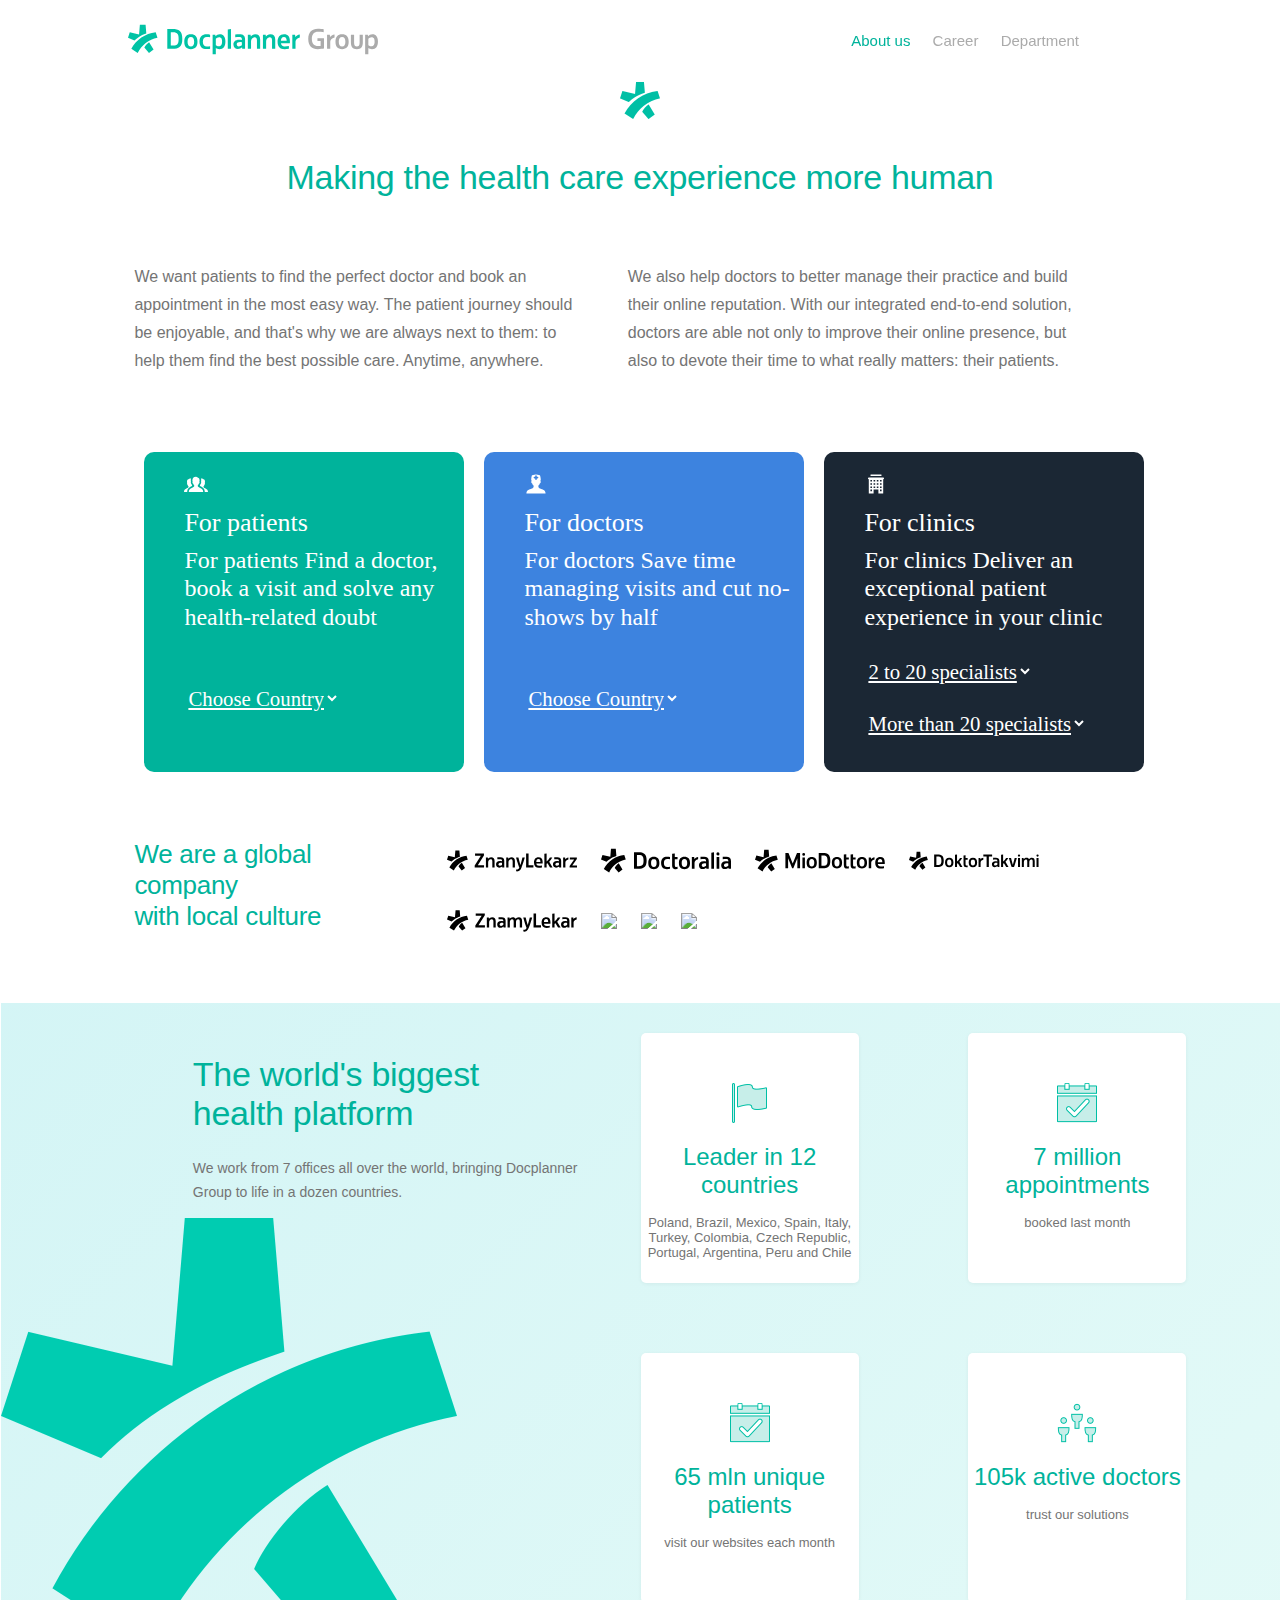
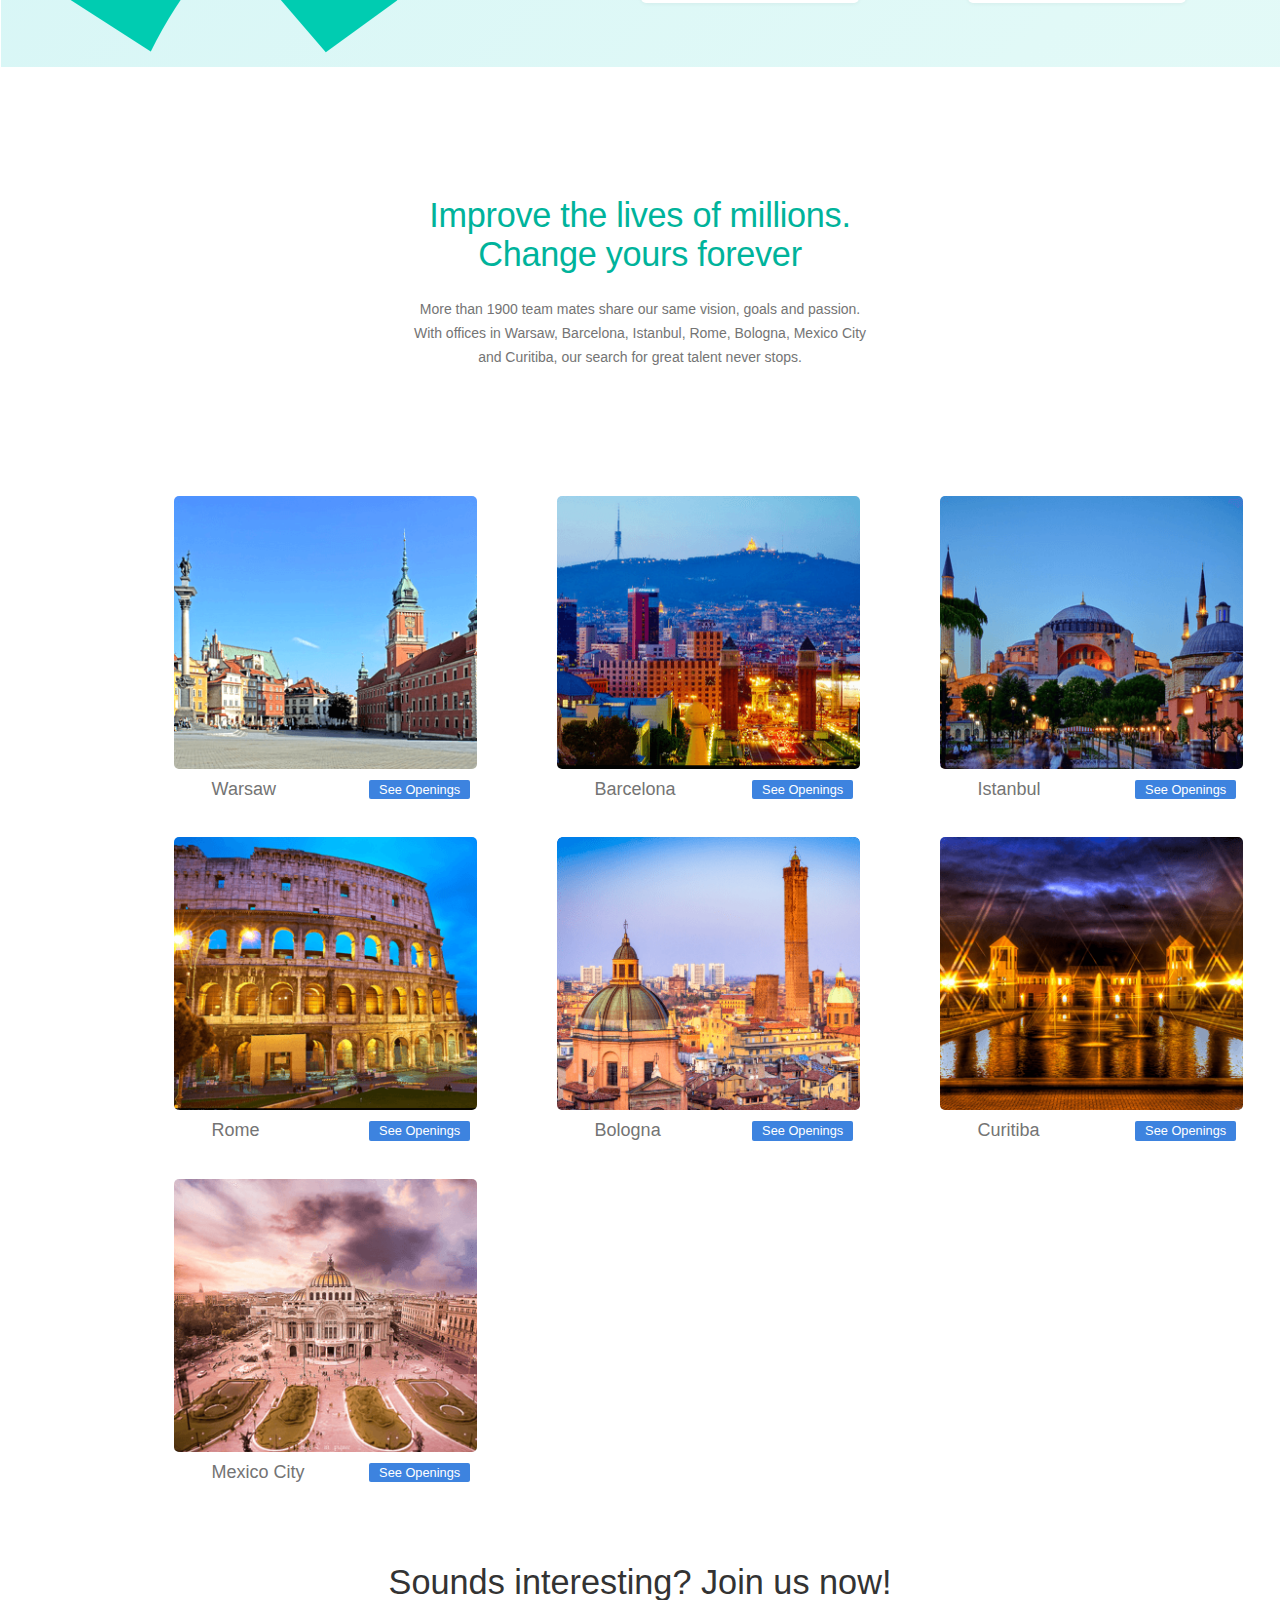
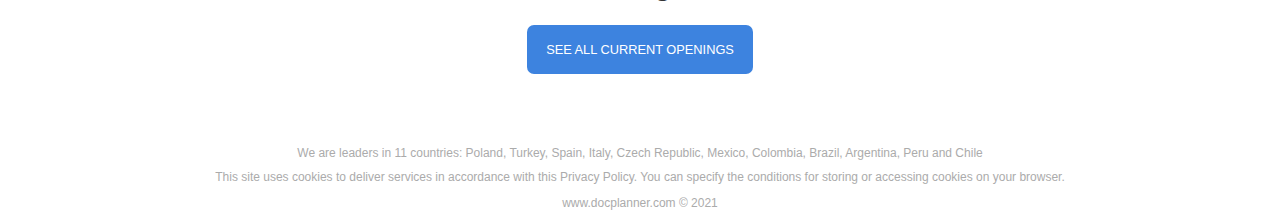
==== index.html @ b7c3f8e1 "Rename Docplanner.html to index.html" ====
<!DOCTYPE html>
<html>
  <head>
    <title>Docplanner</title>
    <link rel="stylesheet" href="./docplanner.css" />
  </head>
  <body>
    <header>
      <svg
        width="250"
        height="53"
        viewBox="0 0 3563 417"
        xmlns="http://www.w3.org/2000/svg"
      >
        <path
          class="p2"
          d="M2342 140h39.51l3.234 32.202h.41c10.096-14.742 34.692-33.622 63.347-35.202v42c-41.727 8.152-60.88 35.822-60.88 60.93V340H2342V140zm-210 100.615v-.82c0-61.51 29.935-105.795 91.854-105.795 57.408 0 84.062 33.215 84.062 102.925 0 7.38-.52 17.57-1.313 25.075h-126.745c3.274 28.172 19.693 45 53.394 45 21.323 0 41.358-1.995 59.928-4.426v38.204c-20.865 3.273-38.57 5.222-61.123 5.222C2166.445 346 2132 313.195 2132 240.615zM2179.156 228h82.422c0-31.294-8.2-56-38.955-56-31.984 0-42.646 26.353-43.467 56zM1923 140h39.707s1.84 19.854 2.652 27h.537c10.998-17.24 34.09-33 62.018-33 47.172 0 70.582 25.12 70.582 76.068V340h-45.62V219.47c0-32.522-12.52-45.262-37.114-43.53-22.288 1.57-47.142 27.032-47.142 58.875V340H1923V140zm-215 0h39.707s1.84 19.854 2.652 27h.537c10.998-17.24 34.09-33 62.018-33 47.172 0 70.582 25.12 70.582 76.068V340h-45.62V219.47c0-32.522-12.52-45.262-37.114-43.53-22.288 1.57-47.142 27.032-47.142 58.875V340H1708V140zm-179.718-3.87c19.82-1.64 41.32-2.13 62.083-2.13 48.91 0 78.09 18.906 78.09 72.336V340h-41.02l-2.038-20.007h-.533c-14.067 15.157-34.5 24.007-60.666 24.007-34.658 0-62.198-22.447-62.198-66.93 0-41.37 34.497-79.893 120.834-61.57v-12.04c0-23.84-13.975-30.5-41.512-30.5-16.903 0-31.237 1.145-53.04 3.01v-39.84zm94.552 111.018c-36.58-9.306-73.158 2.127-73.158 30.4 0 18.754 12.446 29.773 31.003 28.948 14.625-.65 30.725-7.14 42.154-17.263v-42.085zM1467.62 60v280H1422V65.29l45.62-5.29zM1206 140h38.534l2.48 21.66h.734c13.378-16.183 35.768-27.66 61.606-27.66 51.27 0 78.748 38.143 78.748 102.945v2.05c0 62.343-27.48 107.05-84.9 107.05-20.097 0-39.783-7.794-51.678-16.816V417H1206V140zm45.525 58.572v92.103c9.434 7.382 24.61 13.944 39.374 13.944 38.553 0 49.627-29.94 49.627-65.214 0-31.99-6.152-62.998-43.476-62.998-18.044 0-35.492 10.615-45.525 22.164zM1066.68 240c.126 43.695 19.053 67 56.734 67 15.92 0 32.102-1.976 46.79-3.95V340c-12.063 2.416-32.054 5-52.564 5-56.193 0-98.47-30.93-98.64-105 .17-74.07 42.446-105 98.64-105 20.51 0 40.5 2.583 52.563 5v36.95c-14.688-1.974-30.87-3.95-46.79-3.95-37.68 0-56.607 23.304-56.733 67zM802 241.025v-2.05C802 172.134 832.754 134 896.313 134c63.148 0 93.903 38.135 93.903 104.975v2.05c0 66.84-30.755 104.976-93.903 104.976C832.753 346 802 307.866 802 241.026zM896.207 172c-32.3 0-47.207 21.916-47.207 67.704S863.907 307 896.207 307 943 285.56 943 239.704 928.507 172 896.207 172zM560 340V60h70.326c97.996 0 143.6 29.43 143.6 140s-45.603 140-143.6 140H560zm161.547-140c0-62.95-12.776-94.718-80.31-94.718h-31.302V294.72h31.302c67.534 0 80.31-31.77 80.31-94.72zM232.932 323.285c10.11-24.788 38.553-59.475 67.565-77.37l64.236 106.28L298.938 400l-66.006-76.715zm-94.887 76.6l-90.568-58.252c68.57-128.172 196.7-219.447 347.3-236.452L420 182.885c-124.13 24.45-227.718 106.386-281.955 217zM157.81 136.08L169.257 0h81.356l10.336 123.062c-46.68 16.01-74.133 28.8-105.586 48.135-23.22 14.24-44.337 30.902-63.23 50.012L0 182.313l25.114-77.48L157.81 136.08z"
          fill="#00C3A5"
        ></path>
        <path
          class="p1"
          d="M2837 140h39.51l3.234 32.202h.41c10.096-14.742 34.692-33.622 63.347-35.202v42c-41.727 8.152-60.88 35.822-60.88 60.93V340H2837V140zm646.313-6c-25.84 0-48.23 11.477-61.607 27.66h-.734l-2.48-21.66h-38.534v277h45.526v-87.77c11.894 9.02 31.58 16.814 51.678 16.814 57.42 0 84.9-44.706 84.9-107.048v-2.05c0-64.803-27.48-102.946-78.75-102.946zm-18.456 170.62c-14.766 0-29.94-6.563-39.374-13.945v-92.103c10.03-11.55 27.48-22.164 45.525-22.164 37.323 0 43.476 31.008 43.476 62.998 0 35.274-11.074 65.213-49.627 65.213zM3051.313 134c-63.56 0-94.313 38.135-94.313 104.975v2.05c0 66.84 30.754 104.976 94.313 104.976 63.148 0 93.903-38.134 93.903-104.974v-2.05c0-66.84-30.754-104.976-93.903-104.976zm-.106 173c-32.3 0-47.207-21.508-47.207-67.296S3018.907 172 3051.207 172 3098 193.85 3098 239.704 3083.507 307 3051.207 307zM2745 300.067V231h-45v-42h93v149.082c-17.3 3.1-57.795 7.918-86.997 7.918-84.806 0-136.78-48.595-137.004-146 .223-97.405 52.21-146 137.002-146 29.202 0 67.033 4.424 82.997 6.952v43.38c-20.527-2.42-56.863-5.492-78.973-5.492-58.98 0-89.64 37.11-89.826 101.16.187 64.05 30.935 101.16 89.828 101.16 8.636 0 24.7-.42 34.972-1.093zM3261.716 307c23.643 0 39.387-8.563 39.387-51.74V140h45.51l.104 108.113c0 69.004-24.732 97.887-85 97.887s-85-28.883-85-97.887L3176.82 140h45.51v115.26c0 43.177 15.743 51.74 39.386 51.74z"
          fill="#ababab"
        ></path>
      </svg>
      <nav class="navclass">
        <ul class="ulclass">
          <li>
            <a style="color: #00b39b" href="#about us">About us</a>
          </li>
          <li>
            <a href="#career">Career</a>
          </li>
          <li>
            <a href="#department">Department</a>
          </li>
        </ul>
      </nav>
    </header>
    <div class="body-div">
      <div class="div1">
        <div class="nav-img">
          <img src="./sygnet.png" alt="synet" />
        </div>
        <h1>Making the health care experience more human</h1>
      </div>
      <div class="row">
        <div class="column1">
          <p>
            We want patients to find the perfect doctor and book an appointment
            in the most easy way. The patient journey should be enjoyable, and
            that's why we are always next to them: to help them find the best
            possible care. Anytime, anywhere.
          </p>
        </div>
        <div class="column2">
          <p>
            We also help doctors to better manage their practice and build their
            online reputation. With our integrated end-to-end solution, doctors
            are able not only to improve their online presence, but also to
            devote their time to what really matters: their patients.
          </p>
        </div>
      </div>
      <section>
        <!-- html code for the first box -->
        <div class="box-padding">
          <div class="box-style">
            <div class="content1">
              <div>
                <svg
                  width="24"
                  height="24"
                  viewBox="0 0 24 24"
                  fill="none"
                  xmlns="http://www.w3.org/2000/svg"
                >
                  <path
                    d="M12 4.80005C9.4544 4.80005 8.4 6.43285 8.4 8.40005C8.4 9.06245 8.71719 9.72817 8.71719 9.72817C8.58999 9.80177 8.37845 10.0357 8.43125 10.4485C8.52965 11.2181 8.86376 11.4122 9.07656 11.4282C9.15736 12.1466 9.9304 13.0664 10.2 13.2V14.2735C9.6 16.0735 4.8 15.8 4.8 20H19.2C19.2 15.8 14.4 16.0735 13.8 14.2735V13.2C14.0704 13.0664 14.8426 12.1466 14.9234 11.4282C15.1362 11.4122 15.4704 11.2181 15.5688 10.4485C15.6215 10.0349 15.41 9.80177 15.2828 9.72817C15.2828 9.72817 15.6 9.12725 15.6 8.40005C15.6 6.94325 15.028 5.70005 13.8 5.70005C13.8 5.70005 13.3736 4.80005 12 4.80005ZM18 6.39849C17.5904 6.39849 17.2419 6.47257 16.9219 6.57817C17.0971 7.12137 17.2 7.72725 17.2 8.40005C17.2 8.82565 17.1332 9.21584 17.0484 9.54224C17.1644 9.88544 17.2043 10.2628 17.1547 10.65C17.0419 11.5308 16.6999 12.1295 16.2703 12.5063C16.1455 12.8087 15.9746 13.0952 15.7906 13.3688C16.0178 13.8352 16.3504 14.2504 16.5 14.3344V14.3438C18.1296 15.1078 20.8 16.392 20.8 20H24C24 16.0336 20 16.6032 19.5 14.9032V14.3329C19.7248 14.2065 20.3687 13.3378 20.4359 12.6594C20.6127 12.6442 20.8918 12.4616 20.9734 11.7344C21.0174 11.344 20.8415 11.1243 20.7359 11.0547C20.7359 11.0547 21 10.4856 21 9.80005C21 8.42405 20.5232 7.25005 19.5 7.25005C19.5 7.25005 19.1448 6.39849 18 6.39849ZM6 6.40005C4.8552 6.40005 4.5 7.25005 4.5 7.25005C3.4768 7.25005 3 8.42561 3 9.80161C3 10.488 3.26406 11.0547 3.26406 11.0547C3.15766 11.1235 2.98256 11.344 3.02656 11.7344C3.10816 12.4616 3.38726 12.6458 3.56406 12.661C3.63126 13.3394 4.2752 14.208 4.5 14.3344V14.9032C4 16.6024 0 16.0336 0 20H3.2C3.2 16.392 5.8704 15.1086 7.5 14.3438V14.3329C7.6496 14.2489 7.98217 13.836 8.20938 13.3688C8.02538 13.0952 7.85449 12.8071 7.72969 12.5047C7.30009 12.1287 6.95731 11.53 6.84531 10.65C6.79491 10.258 6.83629 9.87457 6.95469 9.52817C6.86829 9.19937 6.8 8.80885 6.8 8.40005C6.8 7.73845 6.89366 7.13025 7.06406 6.57505C6.74806 6.47185 6.404 6.40005 6 6.40005Z"
                    fill="white"
                  />
                </svg>
                <h1>For patients</h1>
                <p>
                  For patients Find a doctor, book a visit and solve any
                  health-related doubt
                </p>
              </div>
              <div class="select-options">
                <select name="country">
                  <option>Choose Country</option>
                  <option value="#value">Argentina</option>
                  <option value="#value">Brazil</option>
                  <option value="#value">Chile</option>
                  <option value="#value">Columbia</option>
                  <option value="#value">Italy</option>
                  <option value="#value">Mexico</option>
                  <option value="#value">Peru</option>
                  <option value="#value">Poland</option>
                  <option value="#value">Portugal</option>
                  <option value="#value">Spain</option>
                  <option value="#value">Turkey</option>
                </select>
              </div>
            </div>
          </div>
        </div>
        <div class="box-padding">
          <div class="box-style2">
            <div class="content1">
              <div>
                <svg
                  width="24"
                  height="24"
                  viewBox="0 0 24 24"
                  fill="none"
                  xmlns="http://www.w3.org/2000/svg"
                >
                  <path
                    d="M11.9999 2.40002C9.5999 2.40002 7.9999 3.20002 7.9999 3.20002C7.9999 3.20002 7.1999 4.80002 7.1999 8.00002H7.2999C7.4247 8.54882 7.62178 8.9719 7.62178 8.9719C7.45218 9.0695 7.17325 9.37931 7.24365 9.92971C7.37485 10.9561 7.81983 11.2159 8.10303 11.2375C8.21103 12.1959 9.2399 13.4216 9.5999 13.6V15.2C9.59815 15.2053 9.5939 15.2089 9.59209 15.2141C9.32753 15.2469 9.0915 15.403 8.97178 15.6453L8.72178 16.1485C6.74734 17.2556 2.3999 16.9811 2.3999 21.6H21.5999C21.5999 16.9811 17.2525 17.2556 15.278 16.1485L15.028 15.6453C14.9083 15.403 14.6723 15.2469 14.4077 15.2141C14.4059 15.2089 14.4017 15.2053 14.3999 15.2V13.6C14.7599 13.4216 15.7888 12.1967 15.8968 11.2391C16.18 11.2175 16.625 10.9561 16.7562 9.92971C16.8266 9.37851 16.5476 9.0695 16.378 8.9719L16.7077 8.00002H16.7999C16.7999 5.60002 15.9999 3.20002 15.9999 3.20002C15.9999 3.20002 14.3999 2.40002 11.9999 2.40002ZM11.9999 3.20002C12.4415 3.20002 12.7999 3.55842 12.7999 4.00002V4.80002H13.5999C14.0415 4.80002 14.3999 5.15842 14.3999 5.60002C14.3999 6.04162 14.0415 6.40002 13.5999 6.40002H12.7999V7.20002C12.7999 7.64162 12.4415 8.00002 11.9999 8.00002C11.5583 8.00002 11.1999 7.64162 11.1999 7.20002V6.40002H10.3999C9.9583 6.40002 9.5999 6.04162 9.5999 5.60002C9.5999 5.15842 9.9583 4.80002 10.3999 4.80002H11.1999V4.00002C11.1999 3.55842 11.5583 3.20002 11.9999 3.20002Z"
                    fill="white"
                  />
                </svg>
                <h1>For doctors</h1>
                <p>
                  For doctors Save time managing visits and cut no-shows by half
                </p>
              </div>
              <div class="select-options">
                <select name="country">
                  <option>Choose Country</option>
                  <option value="#value">Argentina</option>
                  <option value="#value">Brazil</option>
                  <option value="#value">Chile</option>
                  <option value="#value">Columbia</option>
                  <option value="#value">Italy</option>
                  <option value="#value">Mexico</option>
                  <option value="#value">Peru</option>
                  <option value="#value">Poland</option>
                  <option value="#value">Portugal</option>
                  <option value="#value">Spain</option>
                  <option value="#value">Turkey</option>
                </select>
              </div>
            </div>
          </div>
        </div>
        <div class="box-padding">
          <div class="box-style3">
            <div class="content1">
              <div>
                <svg
                  width="24"
                  height="24"
                  viewBox="0 0 24 24"
                  fill="none"
                  xmlns="http://www.w3.org/2000/svg"
                >
                  <path
                    d="M7.20016 2.39998C7.09415 2.39848 6.9889 2.41807 6.89053 2.4576C6.79216 2.49713 6.70262 2.55582 6.62712 2.63025C6.55163 2.70469 6.49168 2.79339 6.45076 2.89119C6.40984 2.989 6.38877 3.09396 6.38877 3.19998C6.38877 3.306 6.40984 3.41097 6.45076 3.50877C6.49168 3.60658 6.55163 3.69527 6.62712 3.76971C6.70262 3.84415 6.79216 3.90283 6.89053 3.94237C6.9889 3.9819 7.09415 4.00148 7.20016 3.99998H16.8002C16.9062 4.00148 17.0114 3.9819 17.1098 3.94237C17.2082 3.90283 17.2977 3.84415 17.3732 3.76971C17.4487 3.69527 17.5087 3.60658 17.5496 3.50877C17.5905 3.41097 17.6116 3.306 17.6116 3.19998C17.6116 3.09396 17.5905 2.989 17.5496 2.89119C17.5087 2.79339 17.4487 2.70469 17.3732 2.63025C17.2977 2.55582 17.2082 2.49713 17.1098 2.4576C17.0114 2.41807 16.9062 2.39848 16.8002 2.39998H7.20016ZM4.80016 5.59998C4.69415 5.59848 4.5889 5.61807 4.49053 5.6576C4.39215 5.69713 4.30262 5.75582 4.22712 5.83025C4.15163 5.90469 4.09168 5.99339 4.05076 6.09119C4.00984 6.189 3.98877 6.29396 3.98877 6.39998C3.98877 6.506 4.00984 6.61097 4.05076 6.70877C4.09168 6.80658 4.15163 6.89528 4.22712 6.96971C4.30262 7.04415 4.39215 7.10284 4.49053 7.14237C4.5889 7.1819 4.69415 7.20148 4.80016 7.19998V21.6H9.60016V17.6H14.4002V21.6H19.2002V7.19998C19.3062 7.20148 19.4114 7.1819 19.5098 7.14237C19.6082 7.10284 19.6977 7.04415 19.7732 6.96971C19.8487 6.89528 19.9087 6.80658 19.9496 6.70877C19.9905 6.61097 20.0116 6.506 20.0116 6.39998C20.0116 6.29396 19.9905 6.189 19.9496 6.09119C19.9087 5.99339 19.8487 5.90469 19.7732 5.83025C19.6977 5.75582 19.6082 5.69713 19.5098 5.6576C19.4114 5.61807 19.3062 5.59848 19.2002 5.59998H4.80016ZM6.40016 7.99998H8.00016V9.59998H6.40016V7.99998ZM9.60016 7.99998H11.2002V9.59998H9.60016V7.99998ZM12.8002 7.99998H14.4002V9.59998H12.8002V7.99998ZM16.0002 7.99998H17.6002V9.59998H16.0002V7.99998ZM6.40016 11.2H8.00016V12.8H6.40016V11.2ZM9.60016 11.2H11.2002V12.8H9.60016V11.2ZM12.8002 11.2H14.4002V12.8H12.8002V11.2ZM16.0002 11.2H17.6002V12.8H16.0002V11.2ZM6.40016 14.4H8.00016V16H6.40016V14.4ZM9.60016 14.4H11.2002V16H9.60016V14.4ZM12.8002 14.4H14.4002V16H12.8002V14.4ZM16.0002 14.4H17.6002V16H16.0002V14.4ZM6.40016 17.6H8.00016V19.2H6.40016V17.6ZM16.0002 17.6H17.6002V19.2H16.0002V17.6Z"
                    fill="white"
                  />
                </svg>
                <h1>For clinics</h1>
                <p>
                  For clinics Deliver an exceptional patient experience in your
                  clinic
                </p>
              </div>
              <div class="select-options-special">
                <select name="country">
                  <option>2 to 20 specialists</option>
                  <option value="#value">Brazil</option>
                  <option value="#value">Czech</option>
                  <option value="#value">Italy</option>
                  <option value="#value">Mexico</option>
                  <option value="#value">Poland</option>
                  <option value="#value">Spain</option>
                  <option value="#value">Turkey</option>
                </select>
                <div class="select-options-special">
                  <select name="country">
                    <option>More than 20 specialists</option>
                    <option value="#value">Brazil</option>
                    <option value="#value">Italy</option>
                    <option value="#value">Mexico</option>
                    <option value="#value">Poland</option>
                    <option value="#value">Spain</option>
                  </select>
                </div>
              </div>
            </div>
          </div>
        </div>
      </section>
      <section class="section01">
        <p>
          We are a global company<br />
          with local culture
        </p>
        <ul class="ul-style">
          <li>
            <svg
              xmlns="http://www.w3.org/2000/svg"
              width="130"
              height="32"
              viewBox="0 0 200 32"
            >
              <path
                d="M189.018 10.678h10.762v2.132L192.736 23H200v2.89h-11.387v-2.103l7.02-10.22h-6.615v-2.89zm-10.347 0h3.012l.244 2.448h.032c.767-1.12 2.638-2.557 4.817-2.677v3.197c-3.174.62-4.63 2.725-4.63 4.634v7.61h-3.47V10.68h-.004zM165 10.38c1.51-.123 3.145-.16 4.725-.16 3.72 0 5.94 1.44 5.94 5.504v10.163h-3.12l-.156-1.52h-.042c-1.07 1.152-2.625 1.826-4.615 1.826-2.635 0-4.73-1.708-4.73-5.09 0-3.148 2.624-6.078 9.19-4.684v-.917c0-1.814-1.062-2.32-3.156-2.32-1.286 0-2.376.087-4.035.23L165 10.38zm7.193 8.445c-2.782-.71-5.564.16-5.564 2.31 0 1.43.94 2.267 2.353 2.203 1.113-.05 2.338-.54 3.207-1.31v-3.2l.003-.003zm-18.93 1.572v5.49h-3.47V4.992l3.47-.402V16.73c1.92-1.63 3.745-3.763 5.035-6.052h3.683c-1.288 2.508-2.83 4.672-4.718 6.522l5.13 8.69h-3.9l-3.81-6.46c-.473.376-.976.69-1.416.97h-.002zm-19.452-2.07v-.063c0-4.68 2.275-8.047 6.984-8.047 4.367 0 6.394 2.524 6.394 7.83 0 .56-.04 1.332-.1 1.902h-9.64c.247 2.142 1.497 3.422 4.06 3.422 1.622 0 3.146-.15 4.56-.335v2.906c-1.59.25-2.935.398-4.65.398-4.99 0-7.61-2.495-7.61-8.016l.003.003zm3.585-.96h6.27c0-2.38-.624-4.26-2.963-4.26-2.43 0-3.24 2.006-3.303 4.26h-.005zM121.7 4.59h3.793v17.853h7.46v3.444H121.7V4.59zm-15.44 6.088h3.67c.596 2.884 2.164 8.5 3.01 11.322h.063c.815-2.854 2.384-8.47 3.01-11.323h3.64c-1.13 4.324-3.877 12.7-4.955 15.21s-2.63 6.76-8.344 5.994v-2.73c2.646.15 4.05-.843 4.92-2.81-1.344-3.18-3.916-11.34-5.014-15.667v.005zm-15.137 0h3.02s.14 1.51.202 2.052h.04c.837-1.31 2.594-2.51 4.718-2.51 3.588 0 5.37 1.91 5.37 5.786v9.883h-3.47v-9.165c0-2.473-.953-3.442-2.824-3.31-1.7.12-3.59 2.056-3.59 4.478v8h-3.47V10.678h.003zm-13.67-.296c1.508-.124 3.143-.162 4.722-.162 3.72 0 5.94 1.438 5.94 5.502v10.165h-3.12l-.155-1.52h-.04c-1.07 1.152-2.625 1.826-4.615 1.826-2.636 0-4.73-1.708-4.73-5.09 0-3.148 2.623-6.078 9.19-4.684v-.917c0-1.814-1.063-2.32-3.157-2.32-1.286 0-2.376.087-4.035.23v-3.03zm7.192 8.444c-2.782-.71-5.565.16-5.565 2.31 0 1.426.947 2.264 2.36 2.2 1.11-.05 2.336-.543 3.205-1.312v-3.2.002zM59.86 10.678h3.02s.14 1.51.203 2.052h.04c.838-1.31 2.594-2.51 4.718-2.51 3.59 0 5.37 1.91 5.37 5.786v9.883h-3.47v-9.165c0-2.473-.95-3.442-2.82-3.31-1.694.12-3.585 2.056-3.585 4.478v8h-3.47V10.678h-.005zM43.156 4.592h13.682v2.875L47.39 22.44h9.606v3.444h-14.4v-2.94l9.47-14.913h-8.91V4.59v.004zm-25.44 20.025c.77-1.886 2.934-4.523 5.14-5.885l4.887 8.084-5.005 3.632-5.02-5.835-.002.004zM10.5 30.443l-6.89-4.43C8.828 16.263 18.574 9.32 30.03 8.027l1.918 5.91c-9.44 1.86-17.32 8.092-21.446 16.505H10.5zm1.503-20.065l.87-10.35h6.19l.786 9.36c-3.556 1.218-5.64 2.19-8.037 3.662a25.43 25.43 0 0 0-4.81 3.804L0 13.894l1.91-5.892 10.093 2.376z"
              ></path>
            </svg>
          </li>
          <li>
            <svg
              xmlns="http://www.w3.org/2000/svg"
              width="130"
              height="32"
              viewBox="0 0 167 32"
            >
              <path
                d="M156.37 10.663c1.5-.125 3.13-.162 4.702-.162 3.705 0 5.914 1.434 5.914 5.48v10.125h-3.106l-.153-1.516h-.04c-1.066 1.145-2.614 1.815-4.597 1.815-2.625 0-4.712-1.7-4.712-5.07 0-3.133 2.614-6.05 9.154-4.662v-.913c0-1.806-1.06-2.31-3.146-2.31-1.28 0-2.365.086-4.018.228v-3.02l.002.005zm7.162 8.41c-2.77-.706-5.542.16-5.542 2.3 0 1.42.943 2.258 2.348 2.193 1.107-.05 2.328-.54 3.194-1.307v-3.19.002zm-11.568-8.117v15.15h-3.456v-15.13l3.456-.02zm-1.713-2.138a1.962 1.962 0 0 1-.088-3.923h.09a1.96 1.96 0 0 1 0 3.923zm-5.064-3.923v21.21h-3.457V5.295l3.456-.4zm-17.374 5.768c1.5-.125 3.13-.162 4.703-.162 3.705 0 5.916 1.434 5.916 5.48v10.125h-3.107l-.154-1.516h-.04c-1.067 1.145-2.614 1.815-4.597 1.815-2.625 0-4.71-1.7-4.71-5.07 0-3.133 2.612-6.05 9.15-4.662v-.913c0-1.806-1.06-2.31-3.144-2.31-1.28 0-2.368.086-4.02.228v-3.02.005zm7.163 8.41c-2.77-.706-5.54.16-5.54 2.3 0 1.42.94 2.258 2.35 2.193 1.106-.05 2.325-.54 3.19-1.307v-3.19.002zM116.7 10.955h2.99l.247 2.44h.03c.767-1.118 2.63-2.55 4.8-2.668v3.18c-3.16.62-4.61 2.715-4.61 4.618v7.58H116.7v-15.15zm-16.607 7.65v-.155c0-5.06 2.33-7.95 7.146-7.95 4.782 0 7.112 2.89 7.112 7.95v.157c0 5.062-2.33 7.95-7.113 7.95-4.817.002-7.147-2.887-7.147-7.95zm7.136-5.23c-2.446 0-3.575 1.66-3.575 5.13 0 3.47 1.13 5.1 3.574 5.1 2.446 0 3.544-1.626 3.544-5.1 0-3.472-1.098-5.13-3.545-5.13zM91.354 6.812l3.455-.4v4.546h3.54v2.804h-3.54v6.965c0 2.645.813 2.96 2.18 2.96.46-.01.916-.07 1.36-.187v2.852c-.614.133-1.44.21-1.982.21-3.954 0-5.013-1.93-5.013-5.417V6.81zm-10.54 11.72c.012 3.31 1.446 5.075 4.3 5.075 1.205 0 2.432-.15 3.544-.3v2.8a21.807 21.807 0 0 1-3.983.38c-4.257 0-7.46-2.345-7.472-7.956.013-5.61 3.215-7.954 7.472-7.954 1.554 0 3.068.195 3.98.38v2.798c-1.11-.15-2.337-.3-3.544-.3-2.853 0-4.287 1.766-4.297 5.075zm-20.064.077v-.156c0-5.06 2.33-7.95 7.147-7.95 4.783 0 7.113 2.89 7.113 7.95v.157c0 5.062-2.33 7.95-7.114 7.95-4.815.002-7.145-2.887-7.145-7.95zm7.14-5.23c-2.448 0-3.577 1.66-3.577 5.13 0 3.47 1.13 5.098 3.576 5.098 2.445 0 3.543-1.625 3.543-5.098s-1.098-5.13-3.544-5.13zM42.42 26.105V4.895h5.327c7.423 0 10.878 2.23 10.878 10.605 0 8.376-3.455 10.605-10.878 10.605H42.42zM54.657 15.5c0-4.77-.968-7.176-6.083-7.176h-2.37v14.35h2.37c5.115.002 6.083-2.406 6.083-7.174zm-37.012 9.34c.765-1.88 2.92-4.506 5.118-5.86l4.866 8.048-4.987 3.623-5-5.81h.002zm-7.188 5.8l-6.86-4.41c5.194-9.71 14.9-16.624 26.307-17.913l1.91 5.887c-9.402 1.853-17.25 8.06-21.357 16.437zm1.497-19.98L12.82.35h6.164l.783 9.322c-3.536 1.213-5.616 2.18-7.998 3.646a25.34 25.34 0 0 0-4.79 3.79L0 14.16l1.902-5.87 10.052 2.37z"
              ></path>
            </svg>
          </li>
          <li>
            <svg
              xmlns="http://www.w3.org/2000/svg"
              width="130"
              height="32"
              viewBox="0 0 182 32"
            >
              <path
                d="M168.354 18.587v-.062c0-4.675 2.275-8.04 6.98-8.04 4.364 0 6.39 2.523 6.39 7.82 0 .562-.04 1.337-.1 1.907h-9.632c.248 2.14 1.496 3.42 4.057 3.42 1.62 0 3.14-.152 4.55-.336V26.2c-1.586.248-2.93.396-4.645.396-4.988 0-7.605-2.493-7.605-8.01h.004zm3.584-.96h6.265c0-2.377-.623-4.255-2.96-4.255-2.43 0-3.24 2.003-3.305 4.255zm-12.702-6.687h3.003l.24 2.446h.03c.77-1.12 2.638-2.555 4.816-2.675v3.192c-3.17.62-4.627 2.723-4.627 4.63v7.606h-3.47V10.94h.006zm-16.66 7.678v-.156c0-5.08 2.337-7.98 7.168-7.98 4.8 0 7.136 2.9 7.136 7.98v.156c0 5.08-2.337 7.978-7.136 7.978-4.83 0-7.168-2.898-7.168-7.978zm7.16-5.246c-2.455 0-3.588 1.666-3.588 5.145 0 3.48 1.133 5.115 3.588 5.115 2.453 0 3.556-1.63 3.556-5.115 0-3.485-1.103-5.145-3.556-5.145zm-15.9-6.59l3.467-.402v4.56h3.553v2.813h-3.553v6.99c0 2.65.816 2.967 2.188 2.967.462-.01.92-.073 1.366-.19v2.86c-.616.134-1.447.213-1.99.213-3.967 0-5.03-1.937-5.03-5.435V6.782zm-9.5 0l3.467-.402v4.56h3.553v2.813h-3.553v6.99c0 2.65.816 2.967 2.188 2.967.462-.01.92-.073 1.366-.19v2.86c-.616.134-1.447.213-1.99.213-3.967 0-5.03-1.937-5.03-5.435V6.782zm-16.72 11.836v-.156c0-5.08 2.337-7.98 7.168-7.98 4.8 0 7.136 2.9 7.136 7.98v.156c0 5.08-2.337 7.978-7.136 7.978-4.83 0-7.168-2.898-7.168-7.978zm7.16-5.246c-2.456 0-3.59 1.666-3.59 5.145 0 3.48 1.134 5.115 3.59 5.115s3.556-1.63 3.556-5.115c0-3.485-1.1-5.145-3.557-5.145zM89.225 26.14V4.86h5.343c7.442 0 10.91 2.236 10.91 10.64s-3.468 10.64-10.915 10.64H89.22h.005zM101.5 15.5c0-4.784-.97-7.2-6.104-7.2h-2.38v14.4h2.38c5.133 0 6.104-2.416 6.104-7.2zm-29.226 3.118v-.156c0-5.08 2.337-7.98 7.167-7.98 4.8 0 7.137 2.9 7.137 7.98v.156c0 5.08-2.337 7.978-7.137 7.978-4.83 0-7.167-2.898-7.167-7.978zm7.16-5.246c-2.455 0-3.588 1.666-3.588 5.145 0 3.48 1.133 5.115 3.588 5.115s3.557-1.63 3.557-5.115c0-3.485-1.1-5.145-3.557-5.145zm-9.554-2.432v15.2h-3.467V10.962l3.467-.022zm-1.718-2.144a1.968 1.968 0 1 1 0-3.936 1.968 1.968 0 0 1 0 3.936zm-8.88-3.91V4.86h3.796v21.28h-3.795V12.19l-.005.02-5.624 13.93h-1.672L46.36 12.21l-.005-.02v13.95H42.56V4.86h3.795v.026l.005-.026h.48l5.98 14.793L58.8 4.86h.48l.004.026zM17.704 24.87c.768-1.885 2.93-4.52 5.135-5.88l4.88 8.077-5 3.633-5.02-5.83h.004zm-7.212 5.82L3.61 26.264c5.212-9.74 14.95-16.678 26.395-17.97L31.92 14.2c-9.434 1.856-17.307 8.084-21.43 16.49h.002zm1.504-20.048L12.864.3h6.183l.785 9.354c-3.548 1.215-5.634 2.188-8.024 3.657a25.373 25.373 0 0 0-4.806 3.807L0 14.155l1.91-5.89 10.084 2.376h.002z"
              ></path>
            </svg>
          </li>
          <li>
            <svg
              xmlns="http://www.w3.org/2000/svg"
              width="130"
              height="32"
              viewBox="0 0 220 32"
            >
              <path
                d="M219.238 10.94v15.2h-3.467V10.962l3.468-.022zm-1.718-2.144a1.97 1.97 0 0 1 0-3.936 1.968 1.968 0 0 1 0 3.936zm-14.49 4.16c1.008-1.355 2.735-2.473 4.83-2.473 3.456 0 4.907 1.97 4.907 5.78v9.876H209.3v-9.16c0-2.473-.718-3.42-2.517-3.31-1.75.11-3.203 1.874-3.203 4.475v7.994h-3.467v-9.16c0-2.473-.71-3.444-2.518-3.31-1.75.132-3.203 2.055-3.203 4.475v7.994h-3.468v-15.2h3.02s.14 1.51.2 2.05h.04c.837-1.31 2.313-2.507 4.487-2.507 2.255 0 3.656.836 4.36 2.473zm-15.107-2.016v15.2h-3.467V10.962l3.467-.022zm-1.718-2.144a1.97 1.97 0 1 1 0-3.938 1.97 1.97 0 0 1 0 3.938zm-17.14 2.144h3.667c.597 2.883 2.164 8.492 3.01 11.313h.063c.815-2.853 2.383-8.462 3.01-11.313h3.636c-1.13 4.324-3.46 11.99-4.725 15.2h-4.03c-1.263-3.183-3.532-10.875-4.63-15.2zm-9.788 9.715v5.484h-3.467V5.26l3.467-.4V16.99c1.918-1.63 3.742-3.762 5.033-6.05h3.68c-1.29 2.507-2.83 4.67-4.72 6.52l5.128 8.68h-3.9l-3.807-6.455c-.47.376-.974.69-1.413.97zm-16.975-10.01c1.507-.124 3.14-.16 4.72-.16 3.717 0 5.936 1.437 5.936 5.497V26.14h-3.118l-.155-1.52h-.04c-1.07 1.15-2.624 1.824-4.612 1.824-2.635 0-4.727-1.707-4.727-5.088 0-3.144 2.62-6.07 9.184-4.68v-.914c0-1.812-1.063-2.318-3.156-2.318-1.285 0-2.374.088-4.032.23v-3.03zm7.186 8.438c-2.78-.707-5.56.162-5.56 2.31 0 1.427.945 2.263 2.355 2.2 1.112-.05 2.335-.542 3.204-1.31v-3.2zM125.778 4.86h14.907V8.3h-5.558v17.84h-3.79V8.3h-5.557V4.86zm-8.08 6.08h3.003l.248 2.446h.03c.768-1.12 2.638-2.555 4.815-2.675v3.192c-3.172.62-4.628 2.723-4.628 4.63v7.606h-3.467V10.94zm-16.662 7.678v-.156c0-5.08 2.337-7.98 7.168-7.98 4.8 0 7.138 2.9 7.138 7.98v.156c0 5.08-2.338 7.978-7.138 7.978-4.83 0-7.168-2.898-7.168-7.978zm7.16-5.246c-2.455 0-3.59 1.666-3.59 5.145 0 3.48 1.135 5.115 3.59 5.115 2.454 0 3.557-1.63 3.557-5.115 0-3.485-1.103-5.145-3.558-5.145zm-15.928-6.59l3.468-.402v4.56h3.552v2.813h-3.552v6.99c0 2.65.814 2.967 2.187 2.967.46-.008.92-.07 1.365-.187v2.86c-.655.132-1.32.204-1.99.212-3.967 0-5.03-1.938-5.03-5.436V6.78zM81.295 20.655v5.484h-3.468V5.26l3.468-.4V16.99c1.918-1.63 3.742-3.762 5.032-6.05h3.68c-1.29 2.507-2.83 4.67-4.718 6.52l5.125 8.68h-3.9l-3.806-6.455c-.473.376-.976.69-1.416.97zm-20.34-2.037v-.156c0-5.08 2.336-7.98 7.167-7.98 4.8 0 7.137 2.9 7.137 7.98v.156c0 5.08-2.34 7.978-7.14 7.978-4.83 0-7.167-2.897-7.167-7.978h.002zm7.16-5.246c-2.456 0-3.59 1.666-3.59 5.145 0 3.48 1.134 5.115 3.59 5.115 2.454 0 3.556-1.63 3.556-5.115 0-3.485-1.1-5.145-3.555-5.145zM42.56 26.14V4.86h5.345c7.45 0 10.915 2.236 10.915 10.64s-3.466 10.64-10.915 10.64H42.56zM54.84 15.5c0-4.784-.972-7.2-6.105-7.2h-2.38v14.4h2.38c5.133 0 6.104-2.416 6.105-7.2zm-37.137 9.37c.768-1.885 2.93-4.52 5.135-5.88l4.882 8.077-5 3.633-5.017-5.83zm-7.212 5.82l-6.88-4.427c5.21-9.74 14.95-16.678 26.394-17.97L31.92 14.2c-9.434 1.857-17.307 8.084-21.43 16.49zm1.505-20.048L12.865.3h6.182l.785 9.354c-3.548 1.215-5.634 2.188-8.024 3.657a25.433 25.433 0 0 0-4.806 3.803L0 14.155l1.91-5.89 10.085 2.377z"
              ></path>
            </svg>
          </li>
          <li>
            <svg
              xmlns="http://www.w3.org/2000/svg"
              width="130"
              height="32"
              viewBox="0 0 195 32"
            >
              <path
                d="M186.445 10.684h3l.244 2.445h.03c.768-1.12 2.635-2.555 4.81-2.674v3.19c-3.17.617-4.622 2.718-4.622 4.623v7.596h-3.463V10.684zm-13.416-.294c1.504-.124 3.136-.162 4.713-.162 3.713 0 5.928 1.436 5.928 5.492v10.146h-3.11l-.153-1.52h-.04c-1.068 1.15-2.62 1.823-4.606 1.823-2.63 0-4.72-1.705-4.72-5.08 0-3.14 2.617-6.066 9.17-4.676V15.5c0-1.81-1.06-2.315-3.15-2.315-1.283 0-2.37.087-4.026.23V10.39h-.005zm7.178 8.427c-2.776-.705-5.554.162-5.554 2.31 0 1.423.945 2.26 2.353 2.196 1.11-.05 2.333-.543 3.2-1.31v-3.196zm-18.896 1.57v5.48h-3.463V5.012l3.462-.4v12.116c1.918-1.628 3.74-3.757 5.027-6.042h3.675c-1.29 2.504-2.828 4.664-4.713 6.51l5.12 8.673h-3.896l-3.8-6.444c-.472.376-.975.69-1.415.97v-.005zm-19.414-2.066v-.06c0-4.67 2.27-8.032 6.973-8.032 4.36 0 6.386 2.52 6.386 7.814 0 .56-.04 1.334-.1 1.904h-9.62c.248 2.137 1.493 3.416 4.052 3.416 1.62 0 3.14-.152 4.55-.337v2.9c-1.583.248-2.928.396-4.64.396-4.98 0-7.596-2.49-7.596-8h-.004zm3.58-.956h6.257c0-2.375-.623-4.25-2.957-4.25-2.43 0-3.238 2-3.3 4.25zM129.815 4.61h3.785v17.818h7.445v3.438h-11.23V4.61zm-15.412 6.074h3.662c.596 2.88 2.16 8.483 3.006 11.3h.066c.814-2.848 2.38-8.45 3.006-11.3h3.63c-1.126 4.32-3.87 12.68-4.944 15.183-1.076 2.51-2.626 6.75-8.327 5.987v-2.728c2.64.15 4.043-.842 4.91-2.805-1.342-3.172-3.91-11.316-5.004-15.637h-.004zm-11.5 2.014c1.01-1.354 2.734-2.47 4.826-2.47 3.453 0 4.902 1.966 4.902 5.774v9.863h-3.46v-9.15c0-2.465-.717-3.41-2.514-3.3-1.747.11-3.2 1.87-3.2 4.47v7.984h-3.462v-9.15c0-2.468-.71-3.44-2.513-3.304-1.747.13-3.2 2.05-3.2 4.47v7.983h-3.46V10.685h3.014s.14 1.507.2 2.05h.04c.838-1.31 2.31-2.506 4.484-2.506 2.25 0 3.65.835 4.35 2.47l-.006-.002zm-25.6-2.31c1.505-.122 3.137-.16 4.713-.16 3.713 0 5.928 1.436 5.928 5.49v10.148H84.83l-.16-1.518h-.04c-1.067 1.15-2.62 1.822-4.605 1.822-2.633 0-4.723-1.704-4.723-5.08 0-3.14 2.62-6.064 9.172-4.674v-.912c0-1.81-1.06-2.315-3.15-2.315-1.284 0-2.37.088-4.027.23v-3.026l.006-.005zm7.178 8.43c-2.777-.706-5.555.16-5.555 2.308 0 1.424.945 2.26 2.354 2.197 1.11-.05 2.33-.543 3.2-1.31v-3.196.002zm-24.736-8.134h3.015s.134 1.507.2 2.05H63c.836-1.31 2.59-2.506 4.71-2.506 3.58 0 5.357 1.907 5.357 5.775v9.863h-3.463v-9.15c0-2.465-.95-3.432-2.818-3.3-1.692.12-3.578 2.05-3.578 4.47v7.984h-3.464V10.684zM43.07 4.61h13.657v2.87l-9.43 14.948h9.587v3.438H42.512v-2.93L51.965 8.05H43.07V4.61zM17.684 24.598c.767-1.882 2.927-4.515 5.13-5.874l4.875 8.07-4.998 3.628-5.01-5.824h.002zm-7.203 5.815L3.61 25.99C8.814 16.26 18.54 9.33 29.973 8.04l1.915 5.898c-9.428 1.858-17.29 8.078-21.407 16.475zm1.5-20.027l.87-10.33h6.175l.785 9.342c-3.544 1.217-5.628 2.186-8.016 3.654a25.36 25.36 0 0 0-4.8 3.797L0 13.895l1.906-5.882 10.075 2.372z"
              ></path>
            </svg>
          </li>
          <li>
            <img src="https://www.docplanner.com/logos/logo-tuotempo.svg" />
          </li>
          <li>
            <img src="https://www.docplanner.com/logos/logo-gipo.svg" />
          </li>
          <li>
            <img src="https://www.docplanner.com/logos/logo-clinicloud.svg" />
          </li>
        </ul>
      </section>
    </div>
    <section class="gridstyle">
      <div class="nestedgrid">
        <div class="pstyle">
          <h1>
            The world's biggest<br />
            health platform
          </h1>
          <p>
            We work from 7 offices all over the world, bringing Docplanner<br />
            Group to life in a dozen countries.
          </p>
          <img src="./logo.png" />
        </div>
        <div class="col2">
          <div class="box-padding2">
            <div class="box-dezign">
              <img src="./flag.png" />
              <h1>Leader in 12 countries</h1>
              <p>
                Poland, Brazil, Mexico, Spain, Italy, Turkey, Colombia, Czech
                Republic, Portugal, Argentina, Peru and Chile
              </p>
            </div>
          </div>
          <div class="box-padding2">
            <div class="box-dezign">
              <img src="/visits.png" />
              <h1>7 million appointments</h1>
              <p>booked last month</p>
            </div>
          </div>
          <div class="box-padding2">
            <div class="box-dezign">
              <img src="/visits.png" />
              <h1>65 mln unique patients</h1>
              <p>visit our websites each month</p>
            </div>
          </div>
          <div class="box-padding2">
            <div class="box-dezign">
              <img src="/doctors.png" />
              <h1>105k active doctors</h1>
              <p>trust our solutions</p>
            </div>
          </div>
        </div>
      </div>
    </section>
    <br />
    <div class="secsec">
      <div>
        <h1>
          Improve the lives of millions.<br />
          Change yours forever
        </h1>
      </div>
      <h2>
        More than 1900 team mates share our same vision, goals and passion.<br />
        With offices in Warsaw, Barcelona, Istanbul, Rome, Bologna, Mexico City
        <br />and Curitiba, our search for great talent never stops.
      </h2>
    </div>
    <br /><br />
    <section class="spaze">
      <div class="lazt-grid">
        <figure>
          <img src="/warsaw.png" alt="Warsaw" />
          <figcaption>
            Warsaw <button class="btn0">See Openings</button>
          </figcaption>
        </figure>
        <figure>
          <img src="./barcelona.png" alt="barcelona" />
          <figcaption>
            Barcelona <button class="btn0">See Openings</button>
          </figcaption>
        </figure>
        <figure>
          <img src="./istanbul.png" alt="Istanbul" />
          <figcaption>
            Istanbul <button class="btn0">See Openings</button>
          </figcaption>
        </figure>
        <figure>
          <img src="./rome.png" alt="Rome" />
          <figcaption>
            Rome <button class="btn0">See Openings</button>
          </figcaption>
        </figure>
        <figure>
          <img src="./bologna.png" alt="bologna" />
          <figcaption>
            Bologna <button class="btn0">See Openings</button>
          </figcaption>
        </figure>
        <figure>
          <img src="./curitiba.png" alt="curitiba" />
          <figcaption>
            Curitiba <button class="btn0">See Openings</button>
          </figcaption>
        </figure>
        <figure>
          <img src="./mexico-city.png" alt="Mexico" />
          <figcaption>
            Mexico City <button class="btn0">See Openings</button>
          </figcaption>
        </figure>
      </div>
    </section>
    <br /><br />
    <div class="finale">
      <h1>Sounds interesting? Join us now!</h1>
      <h2><button>SEE ALL CURRENT OPENINGS</button></h2>
    </div>
    <br /><br /><br />
    <footer>
      <h1>
        We are leaders in 11 countries: Poland, Turkey, Spain, Italy, Czech
        Republic, Mexico, Colombia, Brazil, Argentina, Peru and Chile
      </h1>
      <h2>
        This site uses cookies to deliver services in accordance with this
        Privacy Policy. You can specify the conditions for storing or accessing
        cookies on your browser.
      </h2>
      <h3>www.docplanner.com © 2021</h3>
    </footer>
  </body>
</html>
---- docplanner.css ----
.body-div {
  margin-left: 10%;
  margin-right: 10%;
}

header {
  position: fixed;
  top: 0;
  left: 0;
  width: 100%;
  z-index: 3;
  background: hsla(0, 0%, 100%, 0.98);
}

header svg {
  margin-left: 10%;
  margin-top: 1%;
  line-height: 68px;
  display: inline-block;
}

.navclass {
  position: relative;
  float: right;
  margin-right: 15%;
}
.ulclass {
  list-style: none;
  font-size: 0.9375rem;
  font-weight: 400;
  line-height: 0.8em;
  padding: 1.33em 0;
  font-family: Roboto, Arial, sans-serif;
}
.ulclass li {
  display: inline-block;
}
.ulclass li a {
  color: #ababab;
  display: block;
  text-decoration: none;
  padding: 0 0.6em;
}

.nav-img {
  text-align: center;
  margin-top: 8%;
}

.div1 h1 {
  text-align: center;
  margin: 1em 0;
  font-family: Work Sans, Arial, sans-serif;
  font-weight: 300;
  letter-spacing: -0.3px;
  font-size: 2.125rem;
  color: #00b39b;
}
.row {
  display: flex;
  margin-top: 5%;
}
.column1 {
  font-family: Roboto, Arial, sans-serif;
  color: #747474;
  line-height: 1.75;
  margin-right: 5%;
}
.column2 {
  margin-right: 5%;
  margin-right: 5%;
  font-family: Roboto, Arial, sans-serif;
  color: #747474;
  line-height: 1.75;
}

section {
  display: flex;
  margin-top: 5%;
}

.box-padding {
  padding: 10px;
}

/* styling for the content in the boxes */
.content1 h1 {
  font-size: 1.625em;
  font-weight: 400;
  color: #fff;
  margin: 0.3em 0;
}
.content1 p {
  font-size: 1.5em;
  font-weight: 300;
  line-height: 1.2;
  margin: 0;
  color: #fff;
}
.select-options select {
  margin-top: 20%;
  background: transparent;
  border: none;
  text-decoration: underline;
  font: inherit;
  color: white;
  font-size: 1.3em;
  font-weight: 300;
}
.select-options option {
  color: black;
}
.select-options-special select {
  margin-top: 10%;
  background: transparent;
  border: none;
  text-decoration: underline;
  font: inherit;
  color: white;
  font-size: 1.3em;
  font-weight: 300;
}
.select-options-special option {
  color: black;
}
.content1 {
  margin-left: 30px;
  margin-top: 10px;
}
/* style for box 1*/
.box-style {
  width: 300px;
  padding: 10px;
  border: 1px white;
  background: #00b39b;
  color: white;
  height: 300px;
  border-radius: 10px;
}
.content1 {
  margin-left: 30px;
  margin-top: 10px;
}
/* style for box 2 */
.box-style2 {
  width: 300px;
  padding: 10px;
  border: 1px white;
  background: #3d83df;
  color: white;
  height: 300px;
  border-radius: 10px;
}
/* style for box 3 */
.box-style3 {
  width: 300px;
  padding: 10px;
  border: 1px white;
  background: #1b2734;
  color: white;
  height: 300px;
  border-radius: 10px;
}

.section01 p {
  font-family: Work Sans, Arial, sans-serif;
  font-weight: 300;
  letter-spacing: -0.3px;
  float: left;
  width: 33%;
  font-size: 1.625em;
  margin: 0.25em 0 0.35em;
  padding-right: 1em;
  color: #00b39b;
}
.ul-style {
  list-style: none;
  display: flex;
  flex-wrap: wrap;
  align-items: center;
  font-size: 0;
  width: 100%;
}
.ul-style li {
  font-size: 1rem;
  padding: 12px;
}

.gridstyle {
  background: #e5faf8;
  background-image: linear-gradient(
    -45deg,
    rgba(0, 204, 177, 0.01) 5%,
    rgba(61, 199, 223, 0.1)
  );
  padding: 1.875em 0 0.625em;
  margin: 3.125rem auto 5.5rem;
  overflow: hidden;
  margin-left: -7px;
  margin-right: -8px;
}

.nestedgrid {
  display: grid;
  grid-template-columns: 1fr 1fr;
}

.col2 {
  display: grid;
  grid-template-columns: 1fr 1fr;
  column-gap: 1em;
  row-gap: 1em;
}

.box-dezign {
  background: #fff;
  border-radius: 5px;
  box-shadow: 0 1px 4px 0 rgb(0 0 0 / 5%);
  height: 250px;
  text-align: center;
  font-size: 0.8125em;
  width: 70%;
}

.box-dezign img {
  margin-top: 50px;
}

.pstyle h1 {
  font-size: 2.125rem;
  color: #00b39b;
  font-family: Work Sans, Arial, sans-serif;
  font-weight: 300;
  letter-spacing: -0.3px;
  margin-left: 30%;
}
.pstyle p {
  font-size: 0.875em;
  font-weight: 400;
  line-height: 1.7142857143;
  margin-left: 30%;
  font-family: Roboto, Arial, sans-serif;
  color: #747474;
}

.box-dezign h1 {
  font-family: Work Sans, Arial, sans-serif;
  font-weight: 300;
  font-size: 1.8461538462em;
  color: #00b39b;
}
.box-dezign p {
  font-weight: 400;
  font-family: Roboto, Arial, sans-serif;
  color: #747474;
}

.secsec h1 {
  text-align: center;
  font-size: 2.1428571429em;
  font-family: Work Sans, Arial, sans-serif;
  font-weight: 300;
  letter-spacing: -0.3px;
  color: #00b39b;
}
.secsec h2 {
  text-align: center;
  line-height: 1.7142857143;
  font-size: 0.875em;
  font-weight: 400;
  font-family: Roboto, Arial, sans-serif;
  color: #747474;
}

.btn0 {
  border: 0;
  line-height: 1.5;
  padding: 0 10px;
  font-size: 0.8rem;
  text-align: center;
  color: #fff;
  border-radius: 2px;
  background-color: #3d83df;
  float: right;
}

figure img {
  width: 303px;
  height: 273px;
  border-radius: 5px;
}

.lazt-grid {
  display: grid;
  grid-template-columns: 1fr 1fr 1fr;
}

.spaze {
  margin-left: 10%;
  margin-right: 10%;
}

figcaption {
  margin-left: 30px;
  font-size: 1.125em;
  font-weight: 400;
  line-height: 1;
  padding: 0.4em;
  color: #747474;
  font-family: Roboto, Arial, sans-serif;
}

.finale h1 {
  text-align: center;
  font-size: 2.1428571429em;
  color: #333;
  font-family: Work Sans, Arial, sans-serif;
  font-weight: 300;
}
.finale h2 {
  text-align: center;
}
.finale h2 button {
  border: 0;
  line-height: 1.5;
  padding: 1.1666666667em 1.5em;
  font-size: 0.8rem;
  text-align: center;
  color: #fff;
  border-radius: 7px;
  background-color: #3d83df;
}

footer h1,
h2,
h3 {
  text-align: center;
  color: #ababab;
  font-weight: 400;
  font-family: Roboto, Arial, sans-serif;
  font-size: 12px;
}
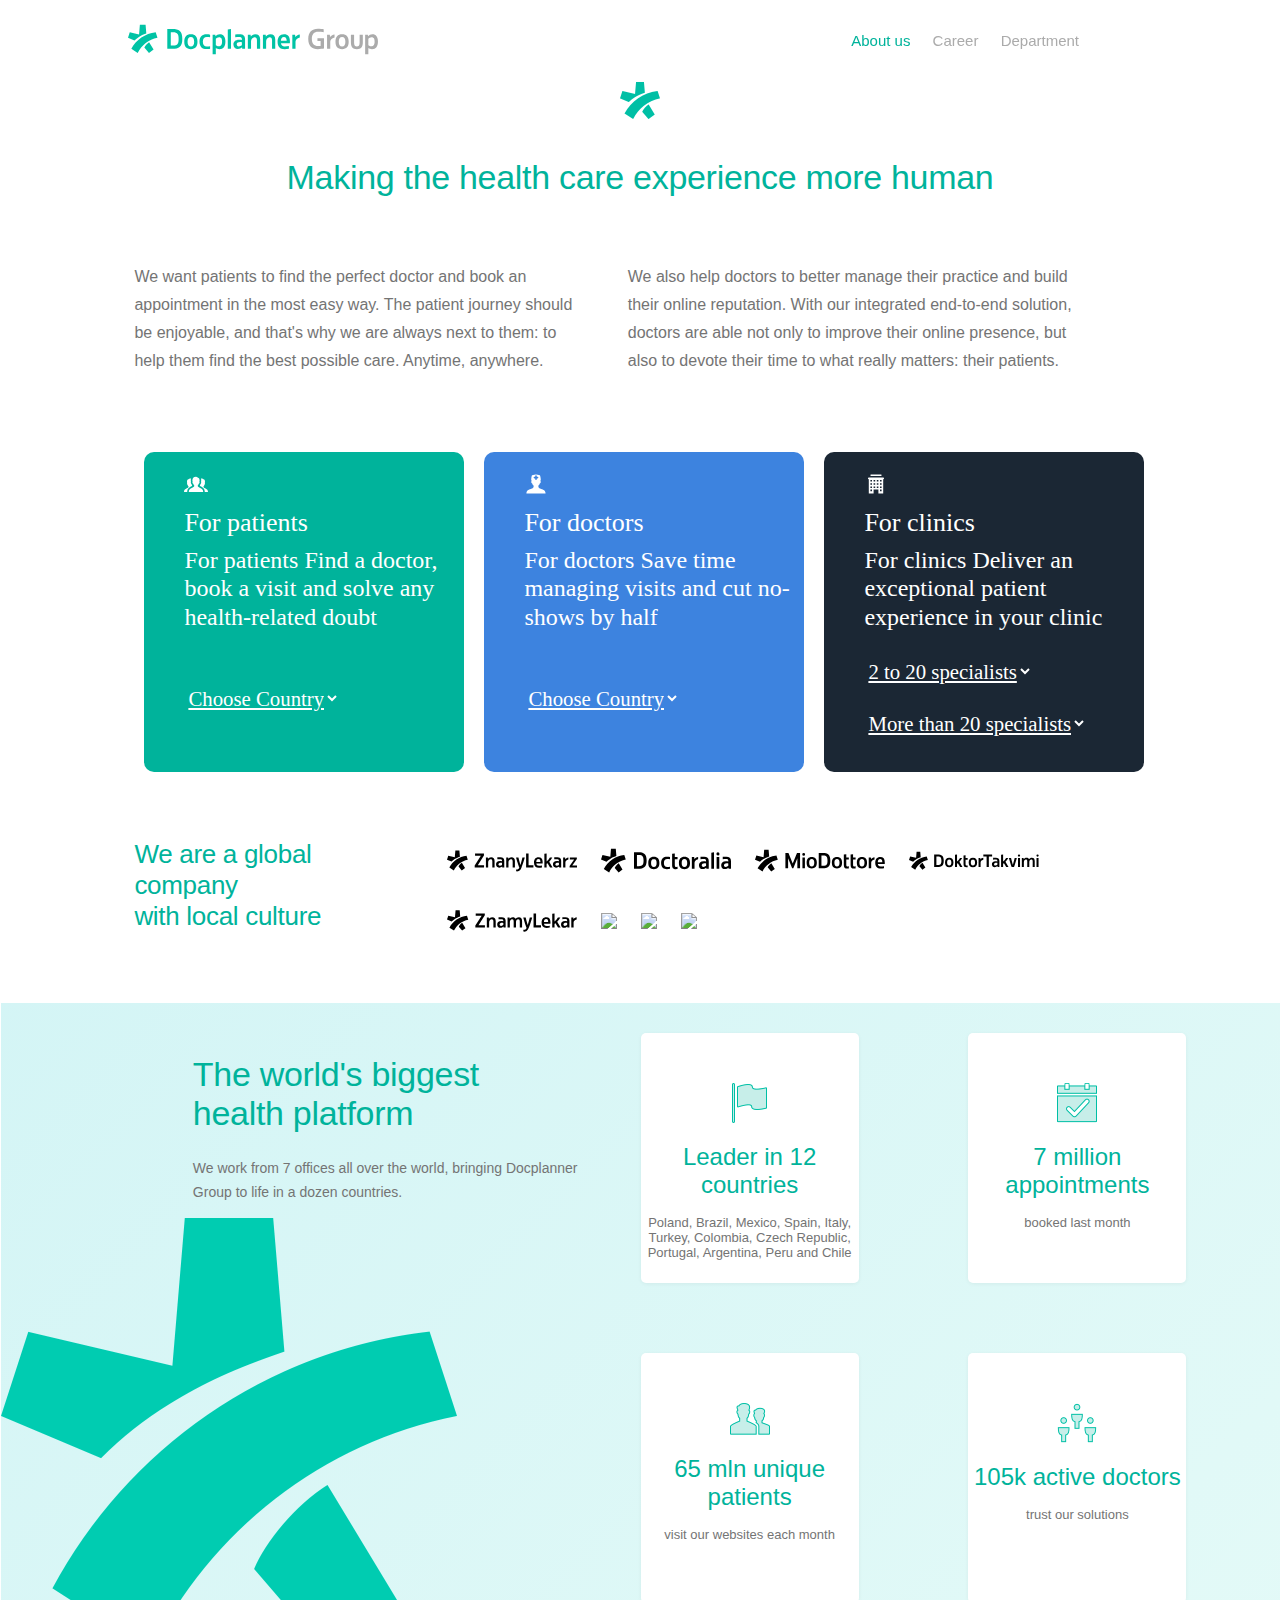
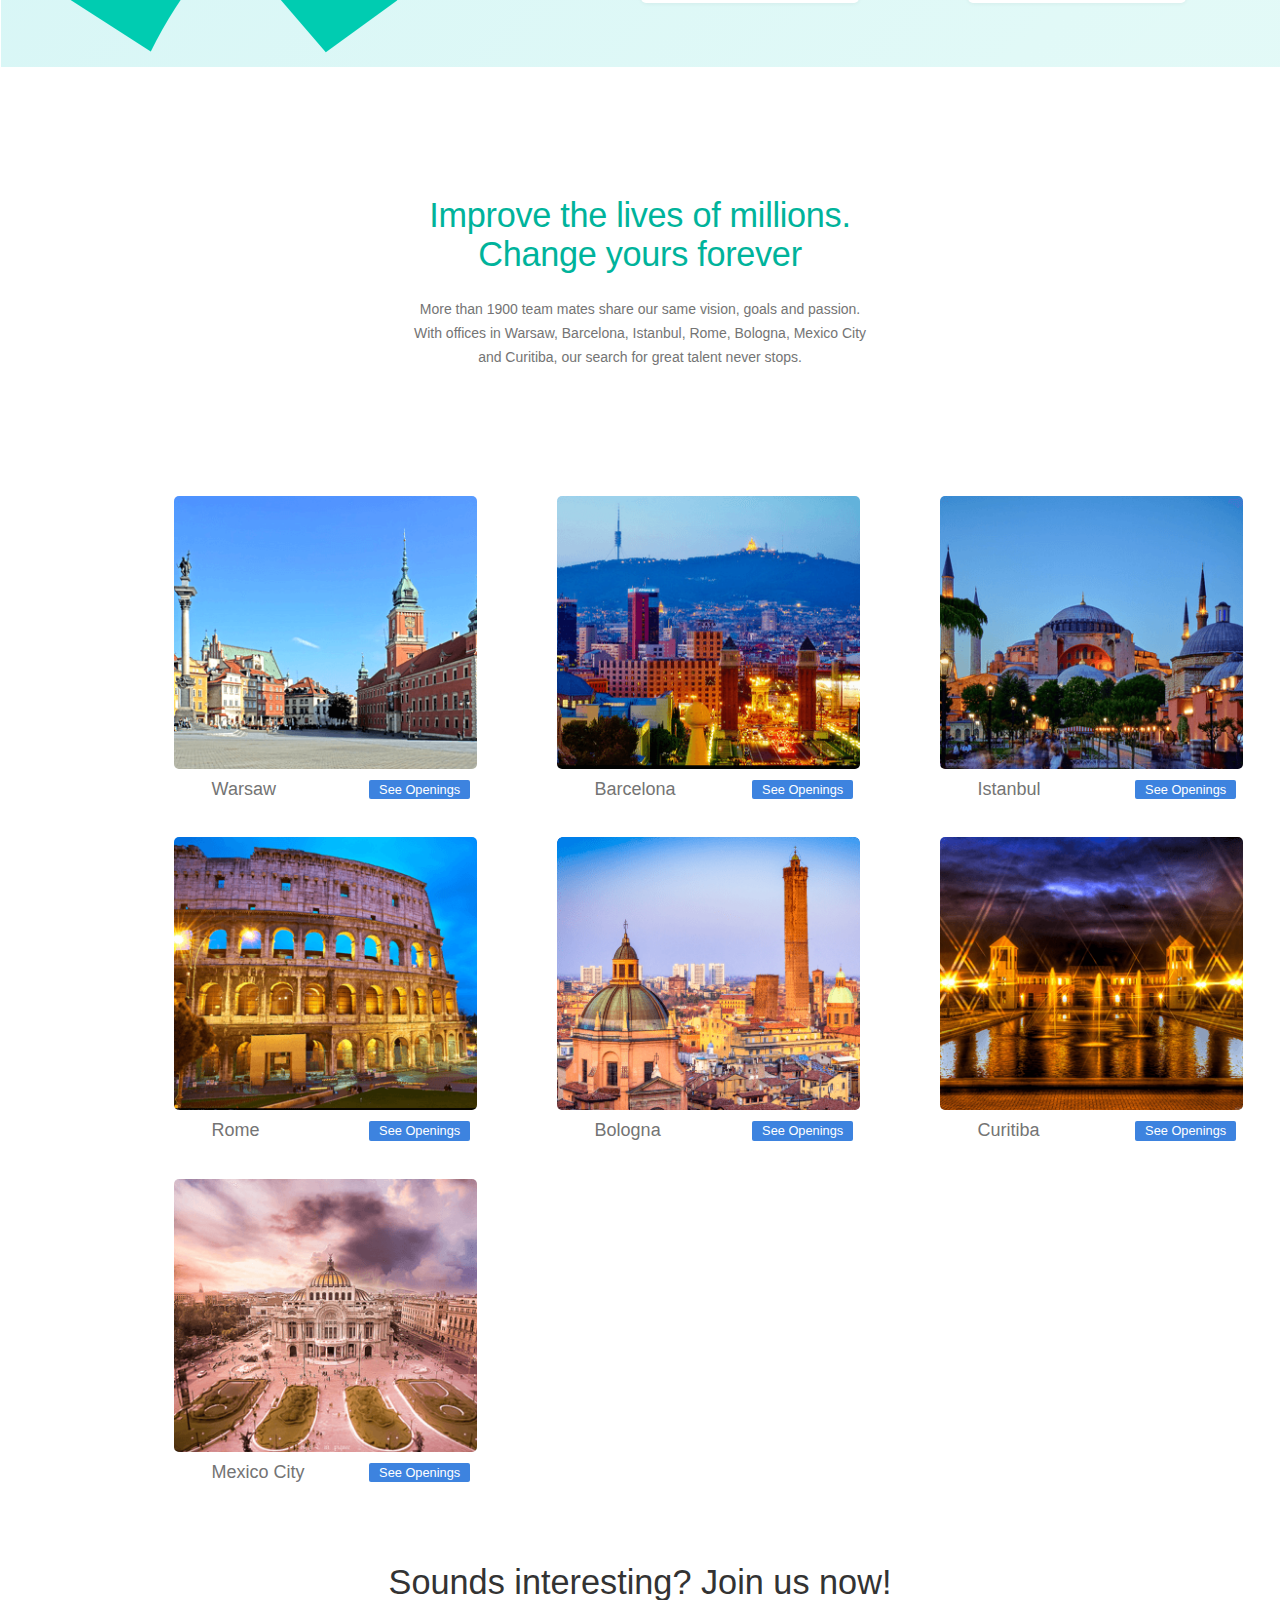
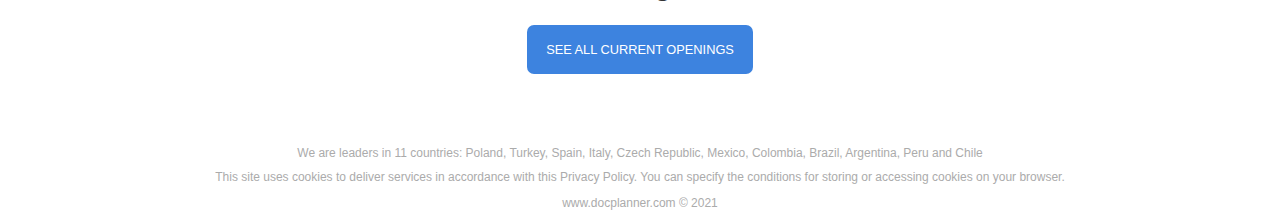
==== commit b855eea9: "Update index.html" ====
--- a/index.html
+++ b/index.html
@@ -297,21 +297,21 @@
           </div>
           <div class="box-padding2">
             <div class="box-dezign">
-              <img src="/visits.png" />
+              <img src="./visits.png" />
               <h1>7 million appointments</h1>
               <p>booked last month</p>
             </div>
           </div>
           <div class="box-padding2">
             <div class="box-dezign">
-              <img src="/visits.png" />
+              <img src="./patients.png" />
               <h1>65 mln unique patients</h1>
               <p>visit our websites each month</p>
             </div>
           </div>
           <div class="box-padding2">
             <div class="box-dezign">
-              <img src="/doctors.png" />
+              <img src="./doctors.png" />
               <h1>105k active doctors</h1>
               <p>trust our solutions</p>
             </div>
@@ -337,7 +337,7 @@
     <section class="spaze">
       <div class="lazt-grid">
         <figure>
-          <img src="/warsaw.png" alt="Warsaw" />
+          <img src="./warsaw.png" alt="Warsaw" />
           <figcaption>
             Warsaw <button class="btn0">See Openings</button>
           </figcaption>
